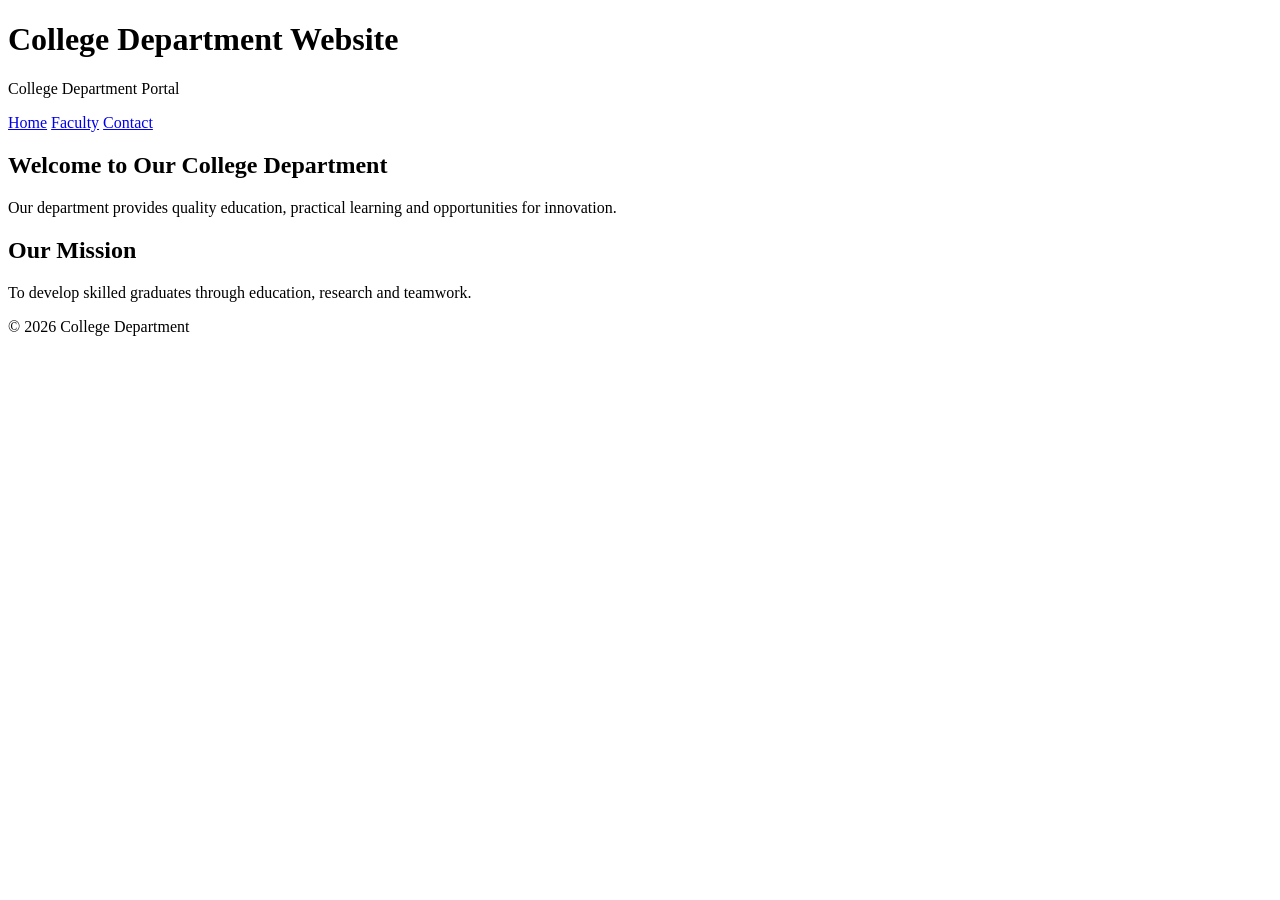
==== index.html @ fbee6e4c "Add college department home page" ====
<!DOCTYPE html>
<html lang="en">
<head>
    <meta charset="UTF-8">
    <meta name="viewport" content="width=device-width, initial-scale=1.0">
    <title>College Department Website</title>
    <link rel="stylesheet" href="style.css">
</head>
<body>
    <header>
        <h1>College Department Website</h1>
        <p>College Department Portal</p>
    </header>

    <nav>
        <a href="index.html">Home</a>
        <a href="faculty.html">Faculty</a>
        <a href="contact.html">Contact</a>
    </nav>

    <main>
    <h2>Welcome to Our College Department</h2>
    <p>
        Our department provides quality education,
        practical learning and opportunities for innovation.
    </p>

    <h2>Our Mission</h2>
    <p>
        To develop skilled graduates through education,
        research and teamwork.
    </p>
</main>

    <footer>
        <p>&copy; 2026 College Department</p>
    </footer>
</body>
</html>
---- style.css ----
<!DOCTYPE html>
<html lang="en">
<head>
    <meta charset="UTF-8">
    <meta name="viewport" content="width=device-width, initial-scale=1.0">
    <title>College Department Website</title>
    <link rel="stylesheet" href="style.css">
</head>
<body>
    <header>
        <h1>Welcome to Our Department</h1>
        <p>College Department Portal</p>
    </header>

    <nav>
        <a href="index.html">Home</a>
        <a href="faculty.html">Faculty</a>
        <a href="contact.html">Contact</a>
    </nav>

    <main>
        <h2>Department Portal</h2>
        <p>Explore our department, faculty members and contact information.</p>
    </main>

    <footer>
        <p>&copy; 2026 College Department</p>
    </footer>
</body>
</html>
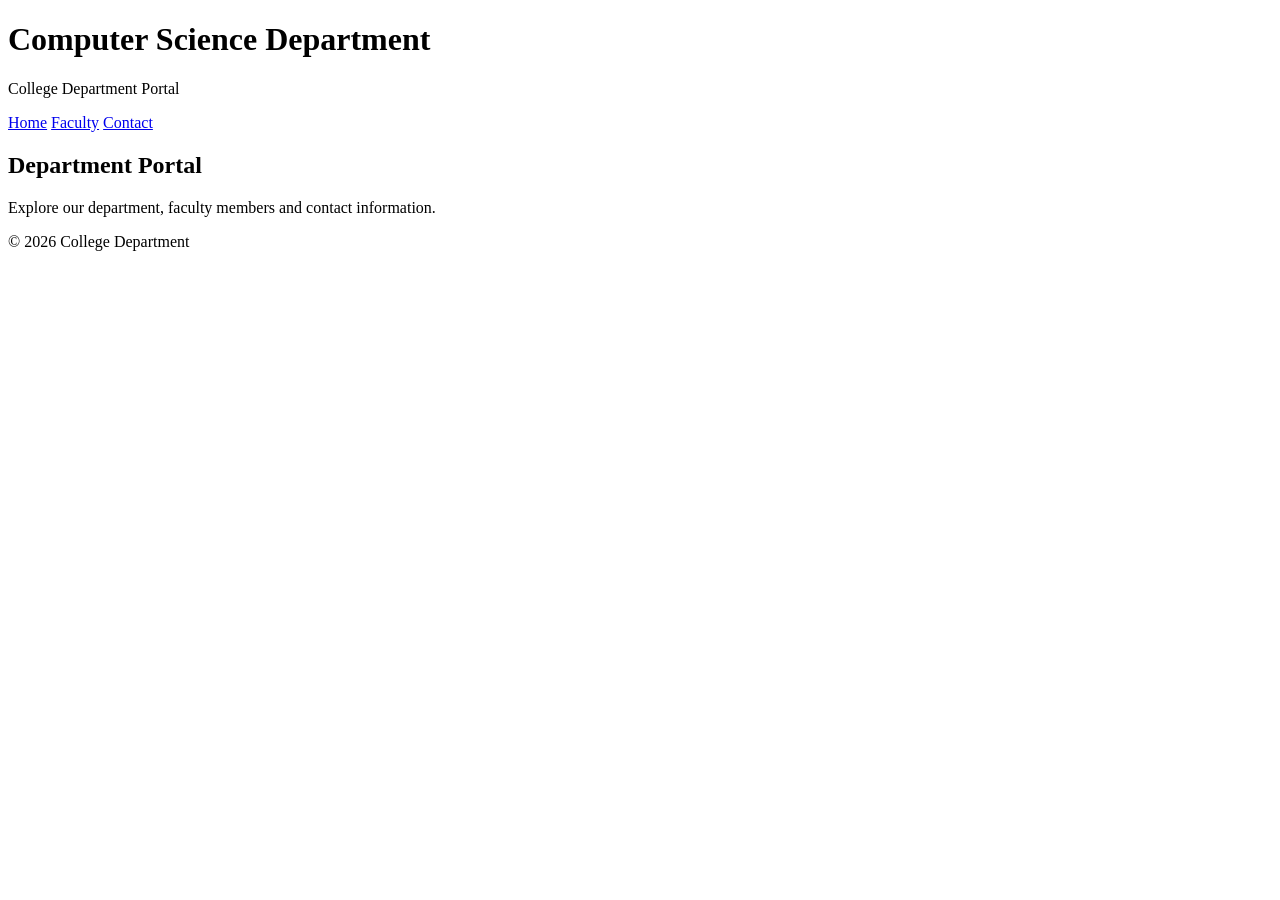
==== commit fa81fcae: "Add faculty page and department heading" ====
--- a/index.html
+++ b/index.html
@@ -8,7 +8,7 @@
 </head>
 <body>
     <header>
-        <h1>College Department Website</h1>
+       <h1>Computer Science Department</h1>
         <p>College Department Portal</p>
     </header>
 
@@ -19,18 +19,9 @@
     </nav>
 
     <main>
-    <h2>Welcome to Our College Department</h2>
-    <p>
-        Our department provides quality education,
-        practical learning and opportunities for innovation.
-    </p>
-
-    <h2>Our Mission</h2>
-    <p>
-        To develop skilled graduates through education,
-        research and teamwork.
-    </p>
-</main>
+        <h2>Department Portal</h2>
+        <p>Explore our department, faculty members and contact information.</p>
+    </main>
 
     <footer>
         <p>&copy; 2026 College Department</p>
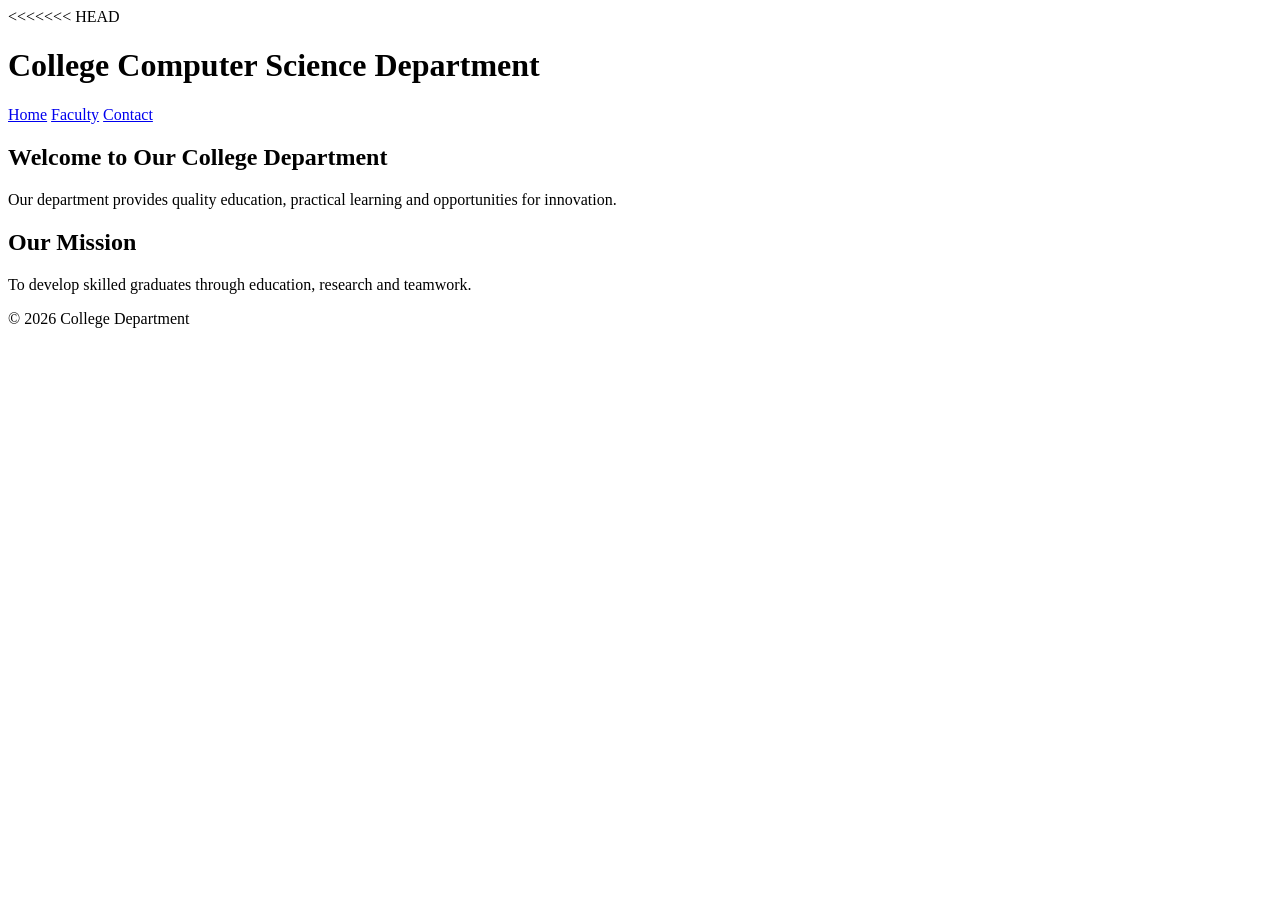
==== commit 6b93d21c: "Resolve merge conflict in department heading" ====
--- a/index.html
+++ b/index.html
@@ -8,9 +8,8 @@
 </head>
 <body>
     <header>
-       <h1>Computer Science Department</h1>
-        <p>College Department Portal</p>
-    </header>
+<<<<<<< HEAD
+        <h1>College Computer Science Department</h1>
 
     <nav>
         <a href="index.html">Home</a>
@@ -19,9 +18,18 @@
     </nav>
 
     <main>
-        <h2>Department Portal</h2>
-        <p>Explore our department, faculty members and contact information.</p>
-    </main>
+    <h2>Welcome to Our College Department</h2>
+    <p>
+        Our department provides quality education,
+        practical learning and opportunities for innovation.
+    </p>
+
+    <h2>Our Mission</h2>
+    <p>
+        To develop skilled graduates through education,
+        research and teamwork.
+    </p>
+</main>
 
     <footer>
         <p>&copy; 2026 College Department</p>
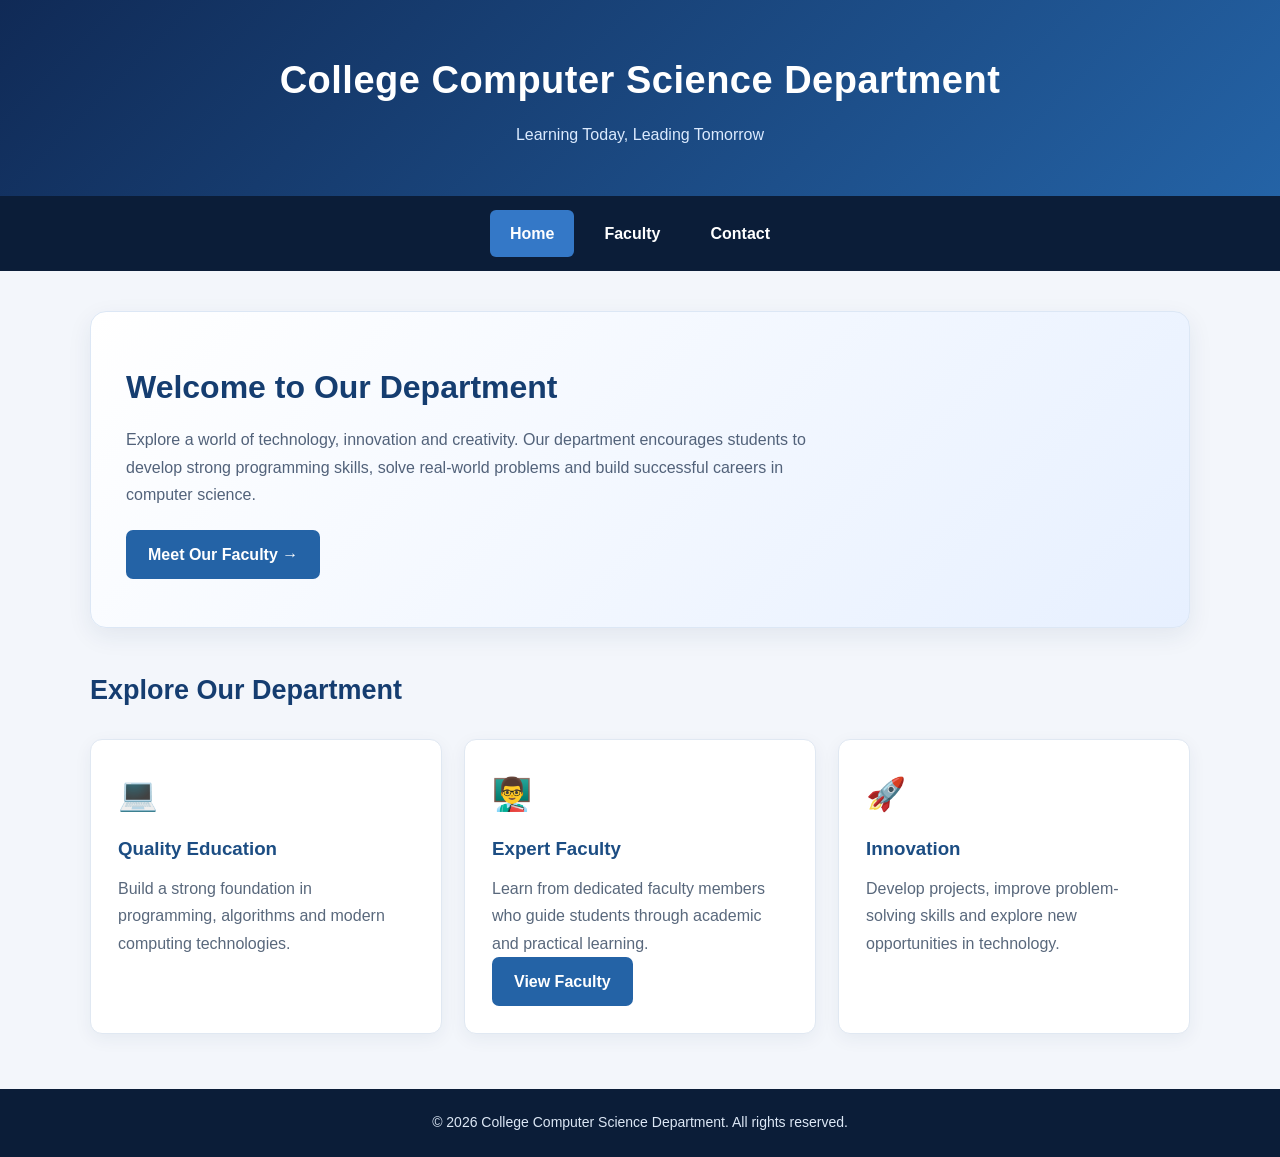
==== commit bea7d1ee: "Improve department website design and styling" ====
--- a/index.html
+++ b/index.html
@@ -3,36 +3,72 @@
 <head>
     <meta charset="UTF-8">
     <meta name="viewport" content="width=device-width, initial-scale=1.0">
-    <title>College Department Website</title>
+    <title>Computer Science Department</title>
     <link rel="stylesheet" href="style.css">
 </head>
 <body>
-    <header>
-<<<<<<< HEAD
-        <h1>College Computer Science Department</h1>
 
-    <nav>
-        <a href="index.html">Home</a>
-        <a href="faculty.html">Faculty</a>
-        <a href="contact.html">Contact</a>
-    </nav>
+<header>
+    <h1>College Computer Science Department</h1>
+    <p>Learning Today, Leading Tomorrow</p>
+</header>
 
-    <main>
-    <h2>Welcome to Our College Department</h2>
-    <p>
-        Our department provides quality education,
-        practical learning and opportunities for innovation.
-    </p>
+<nav>
+    <a class="active" href="index.html">Home</a>
+    <a href="faculty.html">Faculty</a>
+    <a href="contact.html">Contact</a>
+</nav>
 
-    <h2>Our Mission</h2>
-    <p>
-        To develop skilled graduates through education,
-        research and teamwork.
-    </p>
+<main>
+    <section class="hero">
+        <h2>Welcome to Our Department</h2>
+        <p>
+            Explore a world of technology, innovation and creativity.
+            Our department encourages students to develop strong
+            programming skills, solve real-world problems and build
+            successful careers in computer science.
+        </p>
+        <a class="button" href="faculty.html">Meet Our Faculty →</a>
+    </section>
+
+    <section style="margin-top: 40px;">
+        <h2 class="section-title">Explore Our Department</h2>
+
+        <div class="cards">
+            <article class="card">
+                <div class="card-icon">💻</div>
+                <h3>Quality Education</h3>
+                <p>
+                    Build a strong foundation in programming,
+                    algorithms and modern computing technologies.
+                </p>
+            </article>
+
+            <article class="card">
+                <div class="card-icon">👨‍🏫</div>
+                <h3>Expert Faculty</h3>
+                <p>
+                    Learn from dedicated faculty members who guide
+                    students through academic and practical learning.
+                </p>
+                <a class="button" href="faculty.html">View Faculty</a>
+            </article>
+
+            <article class="card">
+                <div class="card-icon">🚀</div>
+                <h3>Innovation</h3>
+                <p>
+                    Develop projects, improve problem-solving skills
+                    and explore new opportunities in technology.
+                </p>
+            </article>
+        </div>
+    </section>
 </main>
 
-    <footer>
-        <p>&copy; 2026 College Department</p>
-    </footer>
+<footer>
+    <p>&copy; 2026 College Computer Science Department. All rights reserved.</p>
+</footer>
+
 </body>
 </html>
--- a/style.css
+++ b/style.css
@@ -1,30 +1,216 @@
-<!DOCTYPE html>
-<html lang="en">
-<head>
-    <meta charset="UTF-8">
-    <meta name="viewport" content="width=device-width, initial-scale=1.0">
-    <title>College Department Website</title>
-    <link rel="stylesheet" href="style.css">
-</head>
-<body>
-    <header>
-        <h1>Welcome to Our Department</h1>
-        <p>College Department Portal</p>
-    </header>
-
-    <nav>
-        <a href="index.html">Home</a>
-        <a href="faculty.html">Faculty</a>
-        <a href="contact.html">Contact</a>
-    </nav>
-
-    <main>
-        <h2>Department Portal</h2>
-        <p>Explore our department, faculty members and contact information.</p>
-    </main>
-
-    <footer>
-        <p>&copy; 2026 College Department</p>
-    </footer>
-</body>
-</html>+
+* {
+    margin: 0;
+    padding: 0;
+    box-sizing: border-box;
+}
+
+body {
+    font-family: "Segoe UI", Arial, sans-serif;
+    background: #f3f6fb;
+    color: #263449;
+    line-height: 1.7;
+}
+
+a {
+    text-decoration: none;
+}
+
+header {
+    background: linear-gradient(135deg, #102a56, #2463a6);
+    color: white;
+    text-align: center;
+    padding: 48px 20px;
+}
+
+header h1 {
+    font-size: 38px;
+    margin-bottom: 8px;
+    letter-spacing: 0.5px;
+}
+
+header p {
+    color: #dbeafe;
+    font-size: 16px;
+}
+
+
+nav {
+    background: #0b1d38;
+    display: flex;
+    justify-content: center;
+    flex-wrap: wrap;
+    gap: 10px;
+    padding: 14px;
+}
+
+nav a {
+    color: white;
+    padding: 10px 20px;
+    border-radius: 6px;
+    font-weight: 600;
+    transition: 0.25s;
+}
+
+nav a:hover,
+nav a.active {
+    background: #3478c7;
+    color: white;
+}
+
+
+main {
+    width: min(1100px, 92%);
+    margin: 40px auto;
+}
+
+.hero {
+    background: linear-gradient(135deg, #ffffff, #e7f0ff);
+    border-radius: 16px;
+    padding: 48px 35px;
+    border: 1px solid #dce7f5;
+    box-shadow: 0 8px 25px rgba(20, 50, 90, 0.08);
+}
+
+.hero h2 {
+    font-size: 32px;
+    color: #153d70;
+    margin-bottom: 12px;
+}
+
+.hero p {
+    max-width: 720px;
+    color: #52627a;
+    margin-bottom: 22px;
+}
+
+.section-title {
+    color: #153d70;
+    font-size: 27px;
+    margin-bottom: 20px;
+}
+
+.button {
+    display: inline-block;
+    background: #2463a6;
+    color: white;
+    padding: 11px 22px;
+    border-radius: 7px;
+    font-weight: 600;
+    transition: 0.25s;
+}
+
+.button:hover {
+    background: #102a56;
+    transform: translateY(-2px);
+}
+
+.cards {
+    display: grid;
+    grid-template-columns: repeat(auto-fit, minmax(230px, 1fr));
+    gap: 22px;
+    margin: 25px 0 40px;
+}
+
+.card {
+    background: white;
+    padding: 27px;
+    border-radius: 12px;
+    border: 1px solid #e0e8f2;
+    box-shadow: 0 5px 18px rgba(25, 55, 90, 0.06);
+    transition: 0.25s;
+}
+
+.card:hover {
+    transform: translateY(-5px);
+    box-shadow: 0 12px 25px rgba(25, 55, 90, 0.12);
+}
+
+.card h3 {
+    color: #1c4d83;
+    margin-bottom: 10px;
+}
+
+.card p {
+    color: #59687c;
+}
+
+.card-icon {
+    font-size: 32px;
+    margin-bottom: 12px;
+}
+
+
+.contact-form {
+    background: white;
+    padding: 28px;
+    border-radius: 12px;
+    box-shadow: 0 5px 18px rgba(25, 55, 90, 0.06);
+    max-width: 650px;
+}
+
+.contact-form label {
+    display: block;
+    font-weight: 600;
+    margin: 14px 0 5px;
+}
+
+.contact-form input,
+.contact-form textarea {
+    width: 100%;
+    padding: 12px;
+    border: 1px solid #ccd7e5;
+    border-radius: 6px;
+    font: inherit;
+}
+
+.contact-form textarea {
+    resize: vertical;
+}
+
+.contact-form button {
+    border: none;
+    cursor: pointer;
+    margin-top: 18px;
+    font: inherit;
+}
+
+
+footer {
+    background: #0b1d38;
+    color: #dce7f5;
+    text-align: center;
+    padding: 22px 15px;
+    margin-top: 55px;
+}
+
+footer p {
+    font-size: 14px;
+}
+
+
+@media (max-width: 600px) {
+    header {
+        padding: 32px 15px;
+    }
+
+    header h1 {
+        font-size: 27px;
+    }
+
+    nav {
+        gap: 4px;
+    }
+
+    nav a {
+        padding: 9px 12px;
+    }
+
+    .hero {
+        padding: 28px 22px;
+    }
+
+    .hero h2 {
+        font-size: 25px;
+    }
+}
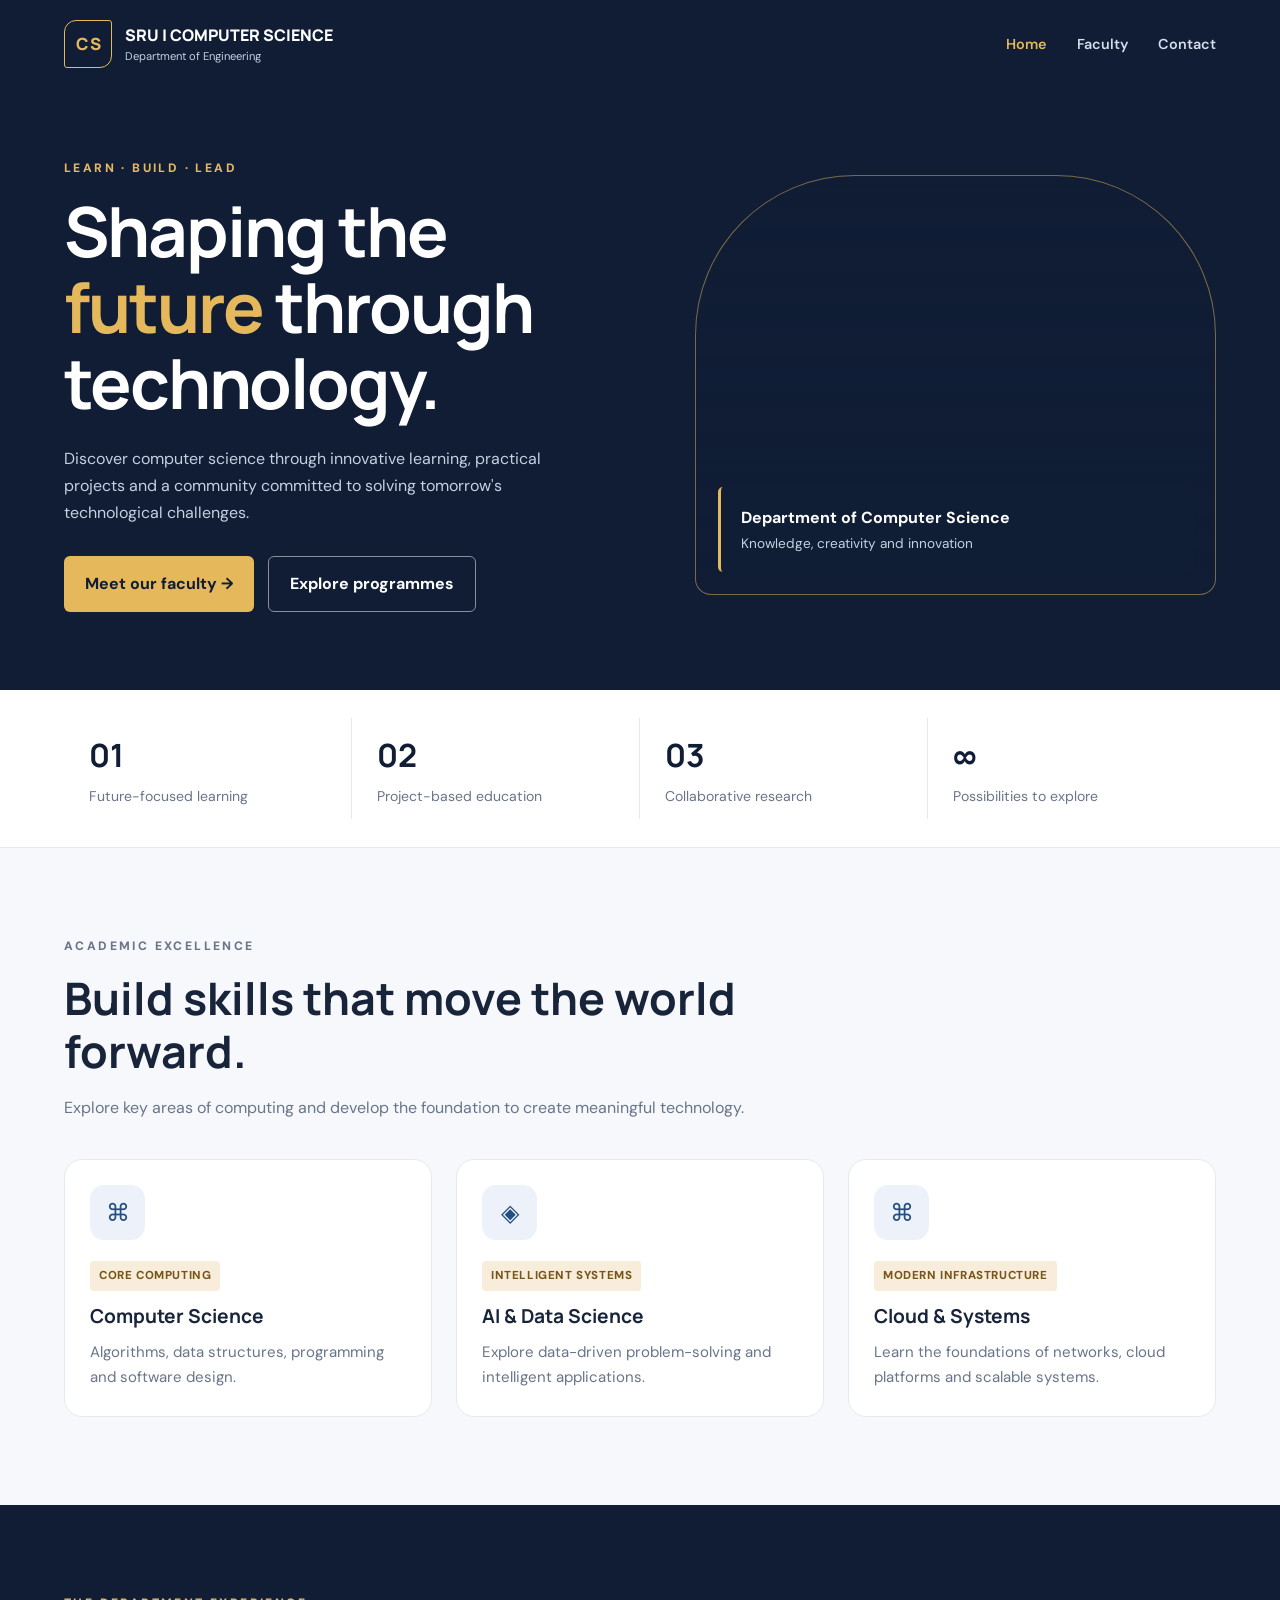
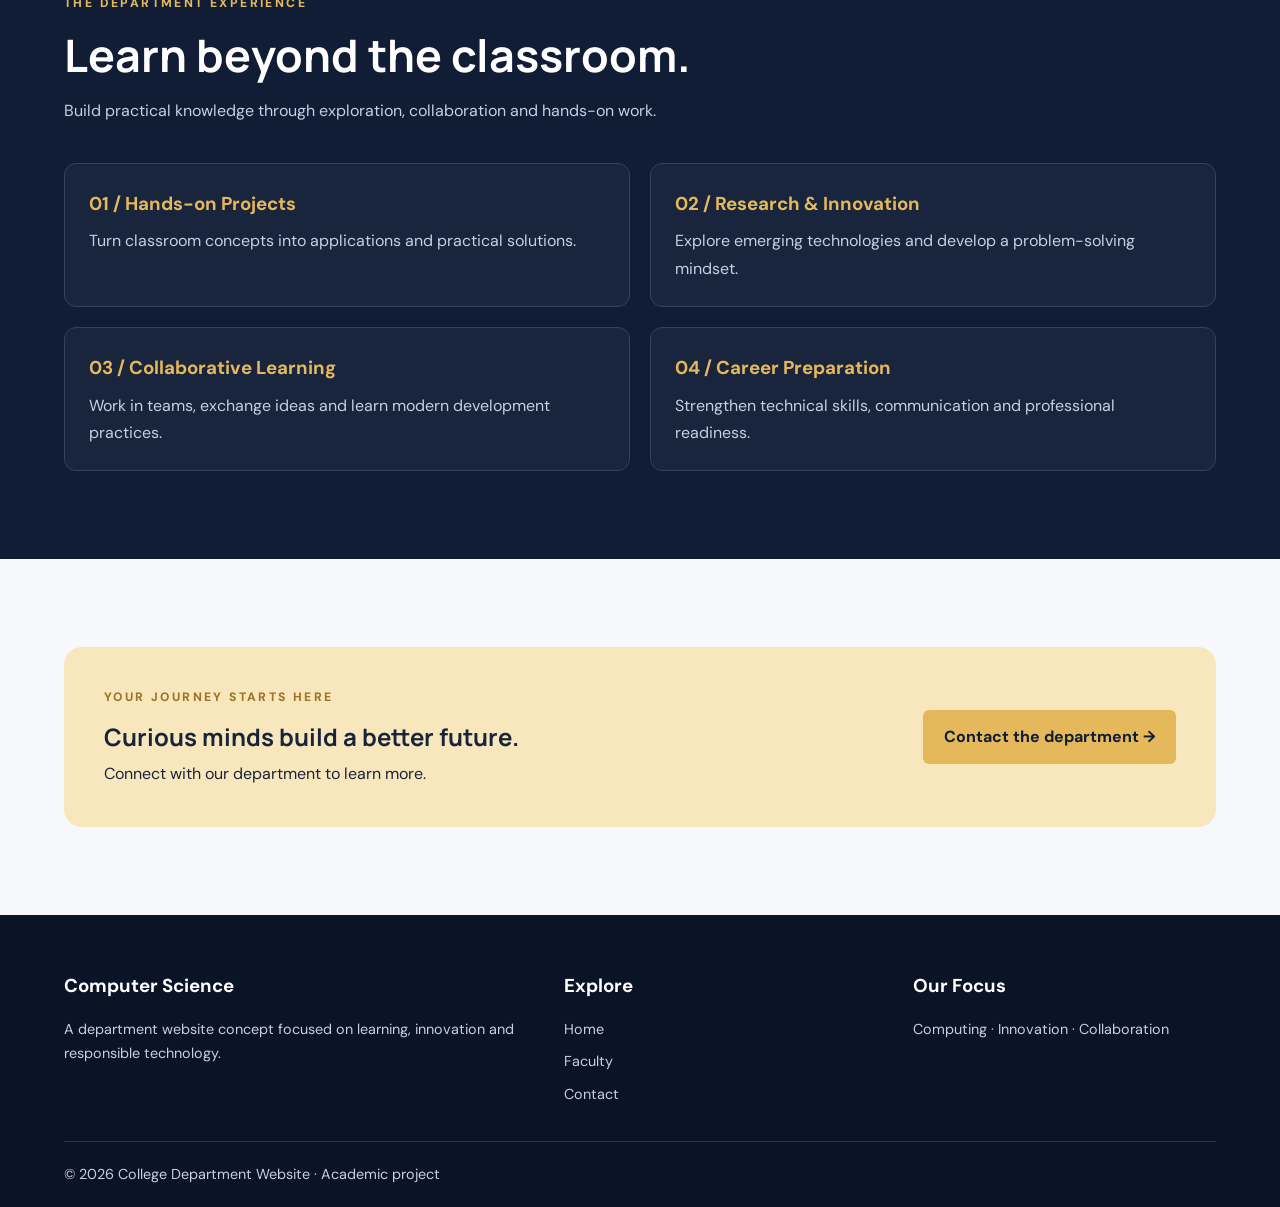
==== commit d5a21366: "Initial college website setup" ====
--- a/index.html
+++ b/index.html
@@ -1,74 +1,165 @@
+
 <!DOCTYPE html>
 <html lang="en">
 <head>
     <meta charset="UTF-8">
     <meta name="viewport" content="width=device-width, initial-scale=1.0">
-    <title>Computer Science Department</title>
+    <title>Department of Computer Science</title>
     <link rel="stylesheet" href="style.css">
 </head>
 <body>
+    <header class="site-header">
+        <div class="container navbar">
+            <a class="brand" href="index.html">
+                <span class="brand-mark">CS</span>
+                <span class="brand-name">
+                    SRU | COMPUTER SCIENCE
+                    <small>Department of Engineering</small>
+                </span>
+            </a>
+            <nav class="nav-links">
+                <a class="active" href="index.html">Home</a>
+                <a href="faculty.html">Faculty</a>
+                <a href="contact.html">Contact</a>
+            </nav>
+        </div>
+    </header>
 
-<header>
-    <h1>College Computer Science Department</h1>
-    <p>Learning Today, Leading Tomorrow</p>
-</header>
-
-<nav>
-    <a class="active" href="index.html">Home</a>
-    <a href="faculty.html">Faculty</a>
-    <a href="contact.html">Contact</a>
-</nav>
-
-<main>
     <section class="hero">
-        <h2>Welcome to Our Department</h2>
-        <p>
-            Explore a world of technology, innovation and creativity.
-            Our department encourages students to develop strong
-            programming skills, solve real-world problems and build
-            successful careers in computer science.
-        </p>
-        <a class="button" href="faculty.html">Meet Our Faculty →</a>
+        <div class="container hero-grid">
+            <div>
+                <p class="eyebrow" style="color:#e5b85c">LEARN · BUILD · LEAD</p>
+                <h1>Shaping the <span>future</span> through technology.</h1>
+                <p class="hero-copy">
+                    Discover computer science through innovative learning,
+                    practical projects and a community committed to solving
+                    tomorrow's technological challenges.
+                </p>
+                <div class="hero-actions">
+                    <a class="btn btn-gold" href="faculty.html">Meet our faculty →</a>
+                    <a class="btn btn-outline" href="#programmes">Explore programmes</a>
+                </div>
+            </div>
+            <div class="hero-image">
+                <div class="image-label">
+                    <strong>Department of Computer Science</strong>
+                    <span>Knowledge, creativity and innovation</span>
+                </div>
+            </div>
+        </div>
     </section>
 
-    <section style="margin-top: 40px;">
-        <h2 class="section-title">Explore Our Department</h2>
-
-        <div class="cards">
-            <article class="card">
-                <div class="card-icon">💻</div>
-                <h3>Quality Education</h3>
-                <p>
-                    Build a strong foundation in programming,
-                    algorithms and modern computing technologies.
-                </p>
-            </article>
-
-            <article class="card">
-                <div class="card-icon">👨‍🏫</div>
-                <h3>Expert Faculty</h3>
-                <p>
-                    Learn from dedicated faculty members who guide
-                    students through academic and practical learning.
-                </p>
-                <a class="button" href="faculty.html">View Faculty</a>
-            </article>
-
-            <article class="card">
-                <div class="card-icon">🚀</div>
-                <h3>Innovation</h3>
-                <p>
-                    Develop projects, improve problem-solving skills
-                    and explore new opportunities in technology.
-                </p>
-            </article>
+    <section class="stats">
+        <div class="container stats-grid">
+            <div class="stat"><strong>01</strong><span>Future-focused learning</span></div>
+            <div class="stat"><strong>02</strong><span>Project-based education</span></div>
+            <div class="stat"><strong>03</strong><span>Collaborative research</span></div>
+            <div class="stat"><strong>∞</strong><span>Possibilities to explore</span></div>
         </div>
     </section>
-</main>
 
-<footer>
-    <p>&copy; 2026 College Computer Science Department. All rights reserved.</p>
-</footer>
+    <main>
+        <section class="section container" id="programmes">
+            <div class="section-heading">
+                <p class="eyebrow">ACADEMIC EXCELLENCE</p>
+                <h2>Build skills that move the world forward.</h2>
+                <p>
+                    Explore key areas of computing and develop the
+                    foundation to create meaningful technology.
+                </p>
+            </div>
 
+            <div class="card-grid">
+                <article class="card">
+                    <div class="card-body">
+                        <div class="program-icon">⌘</div>
+                        <span class="card-tag">Core computing</span>
+                        <h3>Computer Science</h3>
+                        <p>Algorithms, data structures, programming and software design.</p>
+                    </div>
+                </article>
+                <article class="card">
+                    <div class="card-body">
+                        <div class="program-icon">◈</div>
+                        <span class="card-tag">Intelligent systems</span>
+                        <h3>AI & Data Science</h3>
+                        <p>Explore data-driven problem-solving and intelligent applications.</p>
+                    </div>
+                </article>
+                <article class="card">
+                    <div class="card-body">
+                        <div class="program-icon">⌘</div>
+                        <span class="card-tag">Modern infrastructure</span>
+                        <h3>Cloud & Systems</h3>
+                        <p>Learn the foundations of networks, cloud platforms and scalable systems.</p>
+                    </div>
+                </article>
+            </div>
+        </section>
+
+        <section class="section feature-band">
+            <div class="container">
+                <div class="section-heading">
+                    <p class="eyebrow" style="color:#e5b85c">THE DEPARTMENT EXPERIENCE</p>
+                    <h2>Learn beyond the classroom.</h2>
+                    <p>Build practical knowledge through exploration, collaboration and hands-on work.</p>
+                </div>
+                <div class="feature-list">
+                    <article class="feature-item">
+                        <h3>01 / Hands-on Projects</h3>
+                        <p>Turn classroom concepts into applications and practical solutions.</p>
+                    </article>
+                    <article class="feature-item">
+                        <h3>02 / Research & Innovation</h3>
+                        <p>Explore emerging technologies and develop a problem-solving mindset.</p>
+                    </article>
+                    <article class="feature-item">
+                        <h3>03 / Collaborative Learning</h3>
+                        <p>Work in teams, exchange ideas and learn modern development practices.</p>
+                    </article>
+                    <article class="feature-item">
+                        <h3>04 / Career Preparation</h3>
+                        <p>Strengthen technical skills, communication and professional readiness.</p>
+                    </article>
+                </div>
+            </div>
+        </section>
+
+        <section class="section container">
+            <div class="cta">
+                <div>
+                    <p class="eyebrow">YOUR JOURNEY STARTS HERE</p>
+                    <h2>Curious minds build a better future.</h2>
+                    <p>Connect with our department to learn more.</p>
+                </div>
+                <a class="btn btn-gold" href="contact.html">Contact the department →</a>
+            </div>
+        </section>
+    </main>
+
+    <footer class="site-footer">
+        <div class="container">
+            <div class="footer-grid">
+                <div>
+                    <h3>Computer Science</h3>
+                    <p>A department website concept focused on learning,
+                    innovation and responsible technology.</p>
+                </div>
+                <div>
+                    <h3>Explore</h3>
+                    <div class="footer-links">
+                        <a href="index.html">Home</a>
+                        <a href="faculty.html">Faculty</a>
+                        <a href="contact.html">Contact</a>
+                    </div>
+                </div>
+                <div>
+                    <h3>Our Focus</h3>
+                    <p>Computing · Innovation · Collaboration</p>
+                </div>
+            </div>
+            <p class="copyright">© 2026 College Department Website · Academic project</p>
+        </div>
+    </footer>
 </body>
-</html>+</html>
--- a/style.css
+++ b/style.css
@@ -1,3 +1,19 @@
+
+@import url('https://fonts.googleapis.com/css2?family=DM+Sans:wght@400;500;600;700&family=Manrope:wght@400;500;600;700;800&display=swap');
+
+:root {
+    --navy: #101d35;
+    --navy-light: #1c3152;
+    --gold: #e5b85c;
+    --gold-light: #f8e7bd;
+    --paper: #f7f8fb;
+    --white: #ffffff;
+    --ink: #18243a;
+    --muted: #68758a;
+    --line: #e5e9f0;
+    --radius: 18px;
+    --shadow: 0 15px 40px rgba(16, 29, 53, .08);
+}
 
 * {
     margin: 0;
@@ -5,212 +21,629 @@
     box-sizing: border-box;
 }
 
+html {
+    scroll-behavior: smooth;
+}
+
 body {
-    font-family: "Segoe UI", Arial, sans-serif;
-    background: #f3f6fb;
-    color: #263449;
+    font-family: 'DM Sans', Arial, sans-serif;
+    color: var(--ink);
+    background: var(--paper);
     line-height: 1.7;
 }
 
+img {
+    display: block;
+    max-width: 100%;
+}
+
 a {
+    color: inherit;
     text-decoration: none;
 }
 
-header {
-    background: linear-gradient(135deg, #102a56, #2463a6);
+button, input, textarea, select {
+    font: inherit;
+}
+
+.container {
+    width: min(1160px, 90%);
+    margin-inline: auto;
+}
+
+.eyebrow {
+    color: #9b7425;
+    font-size: .76rem;
+    font-weight: 800;
+    letter-spacing: 2.4px;
+    text-transform: uppercase;
+    margin-bottom: 14px;
+}
+
+.section {
+    padding: 88px 0;
+}
+
+.section-heading {
+    max-width: 680px;
+    margin-bottom: 38px;
+}
+
+.section-heading h2 {
+    font-family: 'Manrope', Arial, sans-serif;
+    font-size: clamp(1.8rem, 4vw, 2.8rem);
+    line-height: 1.2;
+    margin-bottom: 16px;
+}
+
+.section-heading p,
+.muted {
+    color: var(--muted);
+}
+
+.site-header {
+    background: var(--navy);
     color: white;
-    text-align: center;
-    padding: 48px 20px;
-}
-
-header h1 {
-    font-size: 38px;
-    margin-bottom: 8px;
-    letter-spacing: 0.5px;
-}
-
-header p {
-    color: #dbeafe;
-    font-size: 16px;
-}
-
-
-nav {
-    background: #0b1d38;
+}
+
+.topbar {
+    background: #0b1426;
+    color: #d5ddec;
+    padding: 9px 0;
+    font-size: .8rem;
+}
+
+.topbar-inner {
     display: flex;
+    justify-content: space-between;
+    gap: 15px;
+    flex-wrap: wrap;
+}
+
+.navbar {
+    min-height: 88px;
+    display: flex;
+    align-items: center;
+    justify-content: space-between;
+    gap: 25px;
+}
+
+.brand {
+    display: flex;
+    align-items: center;
+    gap: 13px;
+}
+
+.brand-mark {
+    width: 48px;
+    height: 48px;
+    border: 1px solid var(--gold);
+    color: var(--gold);
+    display: grid;
+    place-items: center;
+    font-family: 'Manrope', Arial, sans-serif;
+    font-size: 1.05rem;
+    font-weight: 800;
+    border-radius: 12px 3px 12px 3px;
+}
+
+.brand-name {
+    font-family: 'Manrope', Arial, sans-serif;
+    font-weight: 800;
+    line-height: 1.25;
+}
+
+.brand-name small {
+    display: block;
+    color: #c5d0e1;
+    font-family: 'DM Sans', Arial, sans-serif;
+    font-size: .7rem;
+    font-weight: 400;
+    margin-top: 4px;
+}
+
+.nav-links {
+    display: flex;
+    align-items: center;
+    gap: 30px;
+    flex-wrap: wrap;
+}
+
+.nav-links a {
+    color: #d5ddec;
+    font-size: .9rem;
+    font-weight: 600;
+    transition: color .2s;
+}
+
+.nav-links a:hover,
+.nav-links a.active {
+    color: var(--gold);
+}
+
+.nav-cta,
+.btn {
+    display: inline-flex;
+    align-items: center;
     justify-content: center;
+    gap: 10px;
+    border-radius: 6px;
+    padding: 13px 21px;
+    font-weight: 700;
+    transition: transform .2s, background .2s;
+}
+
+.nav-cta,
+.btn-gold {
+    background: var(--gold);
+    color: var(--navy);
+}
+
+.btn-outline {
+    border: 1px solid rgba(255,255,255,.5);
+    color: white;
+}
+
+.btn:hover,
+.nav-cta:hover {
+    transform: translateY(-2px);
+}
+
+.hero {
+    background: var(--navy);
+    color: white;
+    overflow: hidden;
+    position: relative;
+}
+
+.hero-grid {
+    display: grid;
+    grid-template-columns: 1.05fr .95fr;
+    align-items: center;
+    gap: 55px;
+    padding-top: 70px;
+    padding-bottom: 78px;
+}
+
+.hero h1 {
+    font-family: 'Manrope', Arial, sans-serif;
+    font-size: clamp(2.4rem, 5.4vw, 4.5rem);
+    letter-spacing: -2px;
+    line-height: 1.1;
+    margin-bottom: 24px;
+}
+
+.hero h1 span {
+    color: var(--gold);
+}
+
+.hero-copy {
+    color: #c5d0e1;
+    max-width: 540px;
+    margin-bottom: 30px;
+}
+
+.hero-actions {
+    display: flex;
     flex-wrap: wrap;
-    gap: 10px;
-    padding: 14px;
-}
-
-nav a {
-    color: white;
-    padding: 10px 20px;
-    border-radius: 6px;
-    font-weight: 600;
-    transition: 0.25s;
-}
-
-nav a:hover,
-nav a.active {
-    background: #3478c7;
-    color: white;
-}
-
-
-main {
-    width: min(1100px, 92%);
-    margin: 40px auto;
-}
-
-.hero {
-    background: linear-gradient(135deg, #ffffff, #e7f0ff);
-    border-radius: 16px;
-    padding: 48px 35px;
-    border: 1px solid #dce7f5;
-    box-shadow: 0 8px 25px rgba(20, 50, 90, 0.08);
-}
-
-.hero h2 {
-    font-size: 32px;
-    color: #153d70;
-    margin-bottom: 12px;
-}
-
-.hero p {
-    max-width: 720px;
-    color: #52627a;
-    margin-bottom: 22px;
-}
-
-.section-title {
-    color: #153d70;
-    font-size: 27px;
-    margin-bottom: 20px;
-}
-
-.button {
-    display: inline-block;
-    background: #2463a6;
-    color: white;
-    padding: 11px 22px;
-    border-radius: 7px;
-    font-weight: 600;
-    transition: 0.25s;
-}
-
-.button:hover {
-    background: #102a56;
-    transform: translateY(-2px);
-}
-
-.cards {
-    display: grid;
-    grid-template-columns: repeat(auto-fit, minmax(230px, 1fr));
-    gap: 22px;
-    margin: 25px 0 40px;
+    gap: 14px;
+}
+
+.hero-image {
+    min-height: 420px;
+    border-radius: 160px 160px 16px 16px;
+    border: 1px solid rgba(229,184,92,.5);
+    background:
+        linear-gradient(180deg, rgba(16,29,53,.02), rgba(16,29,53,.38)),
+        url('https://images.unsplash.com/photo-1562774053-701939374585?auto=format&fit=crop&w=1200&q=85')
+        center / cover;
+    position: relative;
+}
+
+.image-label {
+    position: absolute;
+    bottom: 22px;
+    left: 22px;
+    right: 22px;
+    background: rgba(16,29,53,.91);
+    padding: 17px 20px;
+    border-left: 3px solid var(--gold);
+    border-radius: 5px;
+}
+
+.image-label strong,
+.image-label span {
+    display: block;
+}
+
+.image-label span {
+    color: #c5d0e1;
+    font-size: .85rem;
+}
+
+.stats {
+    background: white;
+    border-bottom: 1px solid var(--line);
+}
+
+.stats-grid {
+    display: grid;
+    grid-template-columns: repeat(4, 1fr);
+    padding: 28px 0;
+}
+
+.stat {
+    padding: 10px 25px;
+    border-right: 1px solid var(--line);
+}
+
+.stat:last-child {
+    border: none;
+}
+
+.stat strong {
+    display: block;
+    color: var(--navy);
+    font-family: 'Manrope', Arial, sans-serif;
+    font-size: 2rem;
+}
+
+.stat span {
+    color: var(--muted);
+    font-size: .88rem;
+}
+
+.card-grid {
+    display: grid;
+    grid-template-columns: repeat(3, minmax(0, 1fr));
+    gap: 24px;
 }
 
 .card {
     background: white;
-    padding: 27px;
-    border-radius: 12px;
-    border: 1px solid #e0e8f2;
-    box-shadow: 0 5px 18px rgba(25, 55, 90, 0.06);
-    transition: 0.25s;
+    border: 1px solid var(--line);
+    border-radius: var(--radius);
+    overflow: hidden;
+    transition: transform .25s, box-shadow .25s;
 }
 
 .card:hover {
     transform: translateY(-5px);
-    box-shadow: 0 12px 25px rgba(25, 55, 90, 0.12);
+    box-shadow: var(--shadow);
+}
+
+.card-body {
+    padding: 25px;
 }
 
 .card h3 {
-    color: #1c4d83;
+    font-family: 'Manrope', Arial, sans-serif;
+    font-size: 1.2rem;
+    line-height: 1.35;
     margin-bottom: 10px;
 }
 
 .card p {
-    color: #59687c;
-}
-
-.card-icon {
-    font-size: 32px;
+    color: var(--muted);
+    font-size: .94rem;
+}
+
+.card-tag {
+    display: inline-block;
+    background: #f8edda;
+    color: #76551a;
+    border-radius: 4px;
+    padding: 5px 9px;
+    margin-bottom: 13px;
+    font-size: .72rem;
+    font-weight: 800;
+    text-transform: uppercase;
+    letter-spacing: .6px;
+}
+
+.program-icon {
+    width: 55px;
+    height: 55px;
+    display: grid;
+    place-items: center;
+    border-radius: 14px;
+    background: #edf2fa;
+    color: #244d80;
+    font-size: 1.5rem;
+    margin-bottom: 20px;
+}
+
+.feature-band {
+    background: var(--navy);
+    color: white;
+}
+
+.feature-band .section-heading p {
+    color: #c5d0e1;
+}
+
+.feature-list {
+    display: grid;
+    grid-template-columns: repeat(2, minmax(0, 1fr));
+    gap: 20px;
+}
+
+.feature-item {
+    border: 1px solid #35435a;
+    border-radius: 12px;
+    padding: 24px;
+    background: rgba(255,255,255,.035);
+}
+
+.feature-item h3 {
+    color: var(--gold);
+    margin-bottom: 8px;
+}
+
+.feature-item p {
+    color: #c5d0e1;
+}
+
+.cta {
+    background: var(--gold-light);
+    border-radius: var(--radius);
+    padding: 40px;
+    display: flex;
+    align-items: center;
+    justify-content: space-between;
+    gap: 25px;
+}
+
+.cta h2 {
+    font-family: 'Manrope', Arial, sans-serif;
+    line-height: 1.25;
+    margin-bottom: 8px;
+}
+
+.site-footer {
+    background: #0b1426;
+    color: #c5d0e1;
+    padding: 55px 0 20px;
+}
+
+.footer-grid {
+    display: grid;
+    grid-template-columns: 1.5fr 1fr 1fr;
+    gap: 45px;
+    padding-bottom: 35px;
+}
+
+.site-footer h3 {
+    color: white;
+    margin-bottom: 15px;
+}
+
+.site-footer p,
+.site-footer a {
+    font-size: .9rem;
+}
+
+.footer-links {
+    display: grid;
+    gap: 8px;
+}
+
+.copyright {
+    border-top: 1px solid #2c374a;
+    padding-top: 20px;
+    font-size: .8rem;
+}
+
+.page-banner {
+    background: var(--navy);
+    color: white;
+    padding: 65px 0;
+}
+
+.page-banner h1 {
+    font-family: 'Manrope', Arial, sans-serif;
+    font-size: clamp(2rem, 4vw, 3.3rem);
     margin-bottom: 12px;
 }
 
+.page-banner p {
+    color: #c5d0e1;
+    max-width: 680px;
+}
+
+.faculty-photo {
+    height: 260px;
+    width: 100%;
+    object-fit: cover;
+    background: #e4e9f0;
+}
+
+.faculty-role {
+    color: #98701f !important;
+    font-weight: 700;
+    margin-bottom: 10px;
+}
+
+.contact-grid {
+    display: grid;
+    grid-template-columns: .8fr 1.2fr;
+    gap: 35px;
+    align-items: start;
+}
+
+.contact-info {
+    background: var(--navy);
+    color: white;
+    border-radius: var(--radius);
+    padding: 30px;
+}
+
+.contact-info h2 {
+    margin-bottom: 12px;
+}
+
+.contact-info > p {
+    color: #c5d0e1;
+    margin-bottom: 25px;
+}
+
+.contact-detail {
+    border-top: 1px solid #35435a;
+    padding: 18px 0;
+}
+
+.contact-detail strong,
+.contact-detail span {
+    display: block;
+}
+
+.contact-detail span {
+    color: #c5d0e1;
+    font-size: .9rem;
+    overflow-wrap: anywhere;
+}
 
 .contact-form {
     background: white;
-    padding: 28px;
-    border-radius: 12px;
-    box-shadow: 0 5px 18px rgba(25, 55, 90, 0.06);
-    max-width: 650px;
-}
-
-.contact-form label {
+    border: 1px solid var(--line);
+    border-radius: var(--radius);
+    padding: 30px;
+}
+
+.contact-form h2 {
+    font-family: 'Manrope', Arial, sans-serif;
+    margin-bottom: 8px;
+}
+
+.form-intro {
+    color: var(--muted);
+    margin-bottom: 20px;
+}
+
+.form-row {
+    display: grid;
+    grid-template-columns: 1fr 1fr;
+    gap: 17px;
+}
+
+.field {
+    margin-bottom: 17px;
+}
+
+.field label {
     display: block;
-    font-weight: 600;
-    margin: 14px 0 5px;
-}
-
-.contact-form input,
-.contact-form textarea {
+    font-size: .88rem;
+    font-weight: 700;
+    margin-bottom: 6px;
+}
+
+.field input,
+.field select,
+.field textarea {
     width: 100%;
-    padding: 12px;
-    border: 1px solid #ccd7e5;
-    border-radius: 6px;
-    font: inherit;
-}
-
-.contact-form textarea {
+    padding: 12px 14px;
+    border: 1px solid #d8deea;
+    border-radius: 7px;
+    background: #fff;
+    color: var(--ink);
+}
+
+.field textarea {
+    min-height: 140px;
     resize: vertical;
 }
 
-.contact-form button {
-    border: none;
-    cursor: pointer;
-    margin-top: 18px;
-    font: inherit;
-}
-
-
-footer {
-    background: #0b1d38;
-    color: #dce7f5;
-    text-align: center;
-    padding: 22px 15px;
-    margin-top: 55px;
-}
-
-footer p {
-    font-size: 14px;
-}
-
-
-@media (max-width: 600px) {
-    header {
-        padding: 32px 15px;
-    }
-
-    header h1 {
-        font-size: 27px;
-    }
-
-    nav {
-        gap: 4px;
-    }
-
-    nav a {
-        padding: 9px 12px;
-    }
-
-    .hero {
-        padding: 28px 22px;
-    }
-
-    .hero h2 {
-        font-size: 25px;
-    }
-}+.field input:focus,
+.field select:focus,
+.field textarea:focus {
+    outline: 2px solid #e5b85c80;
+    border-color: #bb8e37;
+}
+
+.notice {
+    margin-top: 15px;
+    color: var(--muted);
+    font-size: .82rem;
+}
+
+@media (max-width: 850px) {
+    .hero-grid,
+    .contact-grid {
+        grid-template-columns: 1fr;
+    }
+
+    .hero-image {
+        min-height: 350px;
+    }
+
+    .card-grid {
+        grid-template-columns: repeat(2, minmax(0, 1fr));
+    }
+
+    .stats-grid {
+        grid-template-columns: repeat(2, 1fr);
+    }
+
+    .stat:nth-child(2) {
+        border-right: none;
+    }
+
+    .stat:nth-child(-n+2) {
+        border-bottom: 1px solid var(--line);
+    }
+
+    .footer-grid {
+        grid-template-columns: 1fr 1fr;
+    }
+}
+
+@media (max-width: 560px) {
+    .navbar {
+        padding: 18px 0;
+        align-items: flex-start;
+        flex-direction: column;
+    }
+
+    .nav-links {
+        gap: 15px;
+    }
+
+    .hero-grid {
+        padding-top: 48px;
+        padding-bottom: 48px;
+    }
+
+    .hero h1 {
+        letter-spacing: -1px;
+    }
+
+    .card-grid,
+    .feature-list,
+    .form-row,
+    .footer-grid {
+        grid-template-columns: 1fr;
+    }
+
+    .stats-grid {
+        grid-template-columns: 1fr 1fr;
+    }
+
+    .stat {
+        padding: 15px 10px;
+    }
+
+    .stat strong {
+        font-size: 1.6rem;
+    }
+
+    .cta {
+        padding: 27px;
+        align-items: flex-start;
+        flex-direction: column;
+    }
+
+    .contact-form,
+    .contact-info {
+        padding: 23px;
+    }
+}
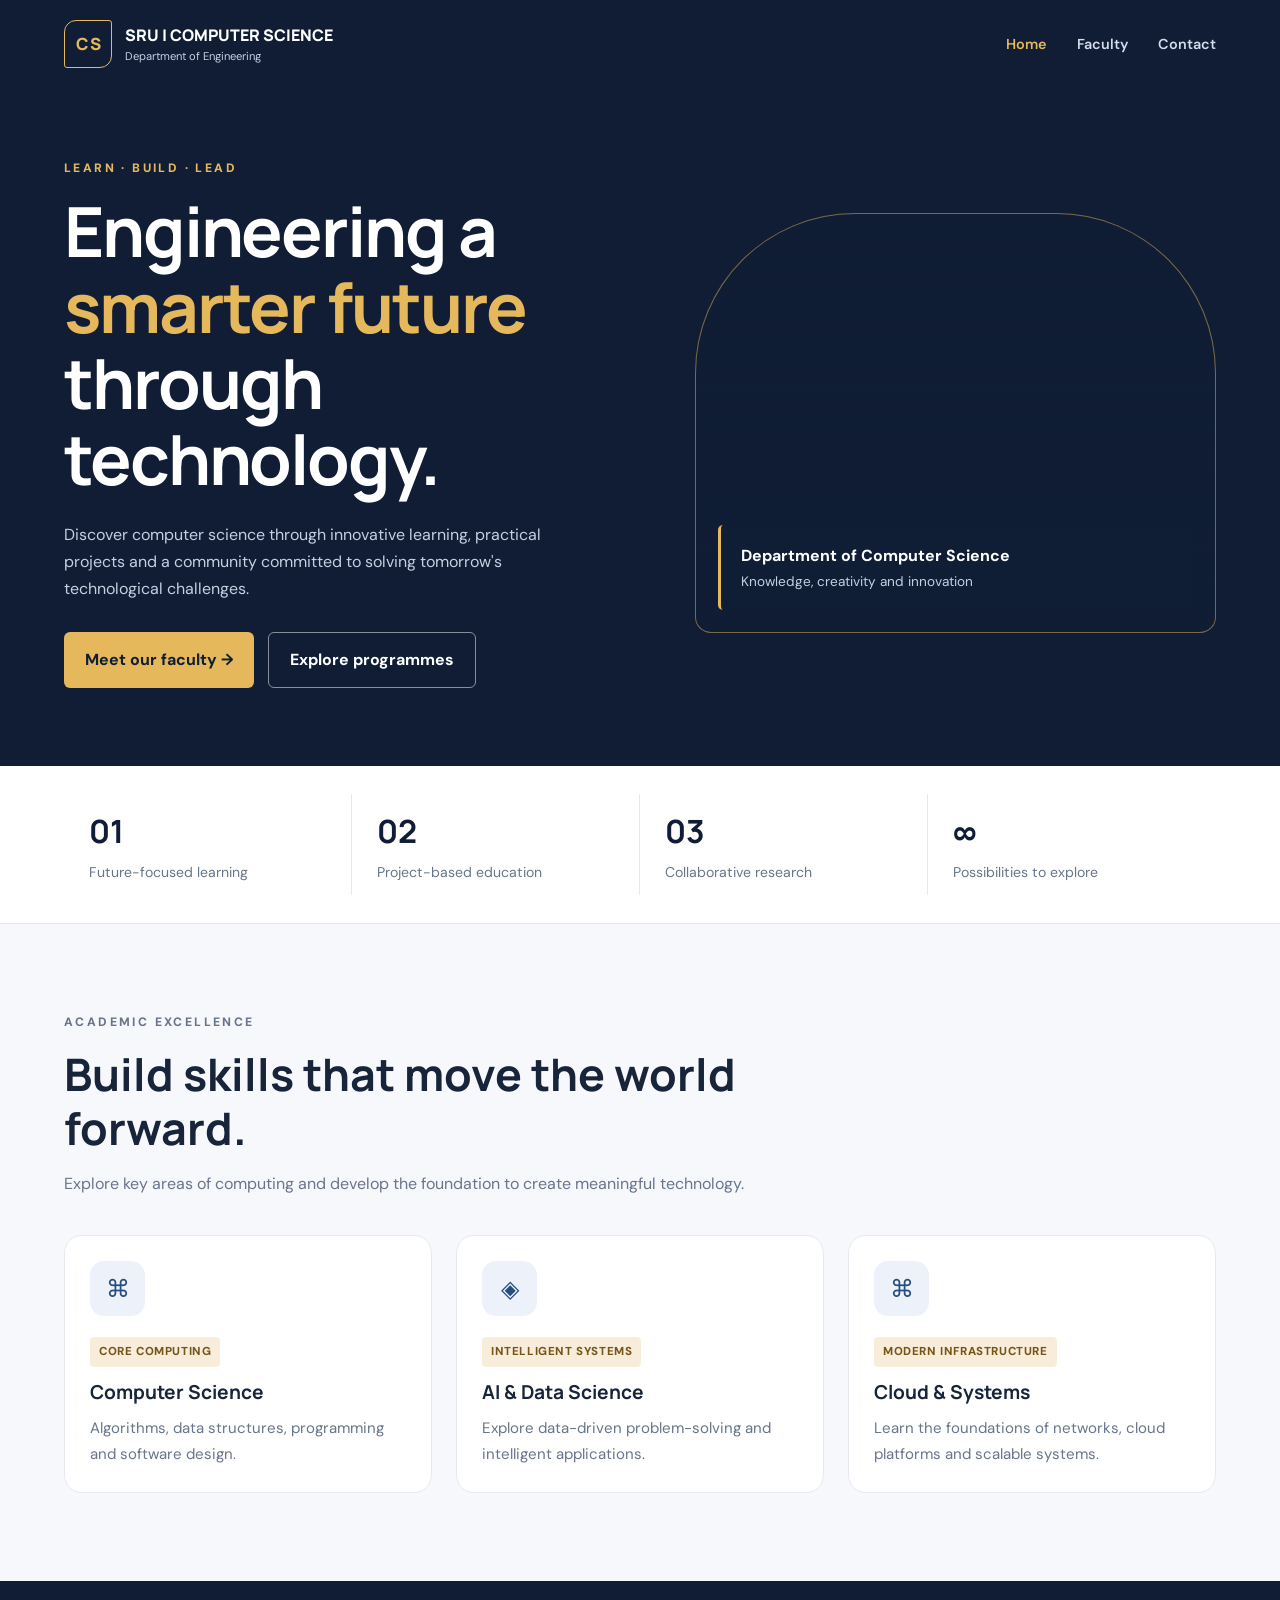
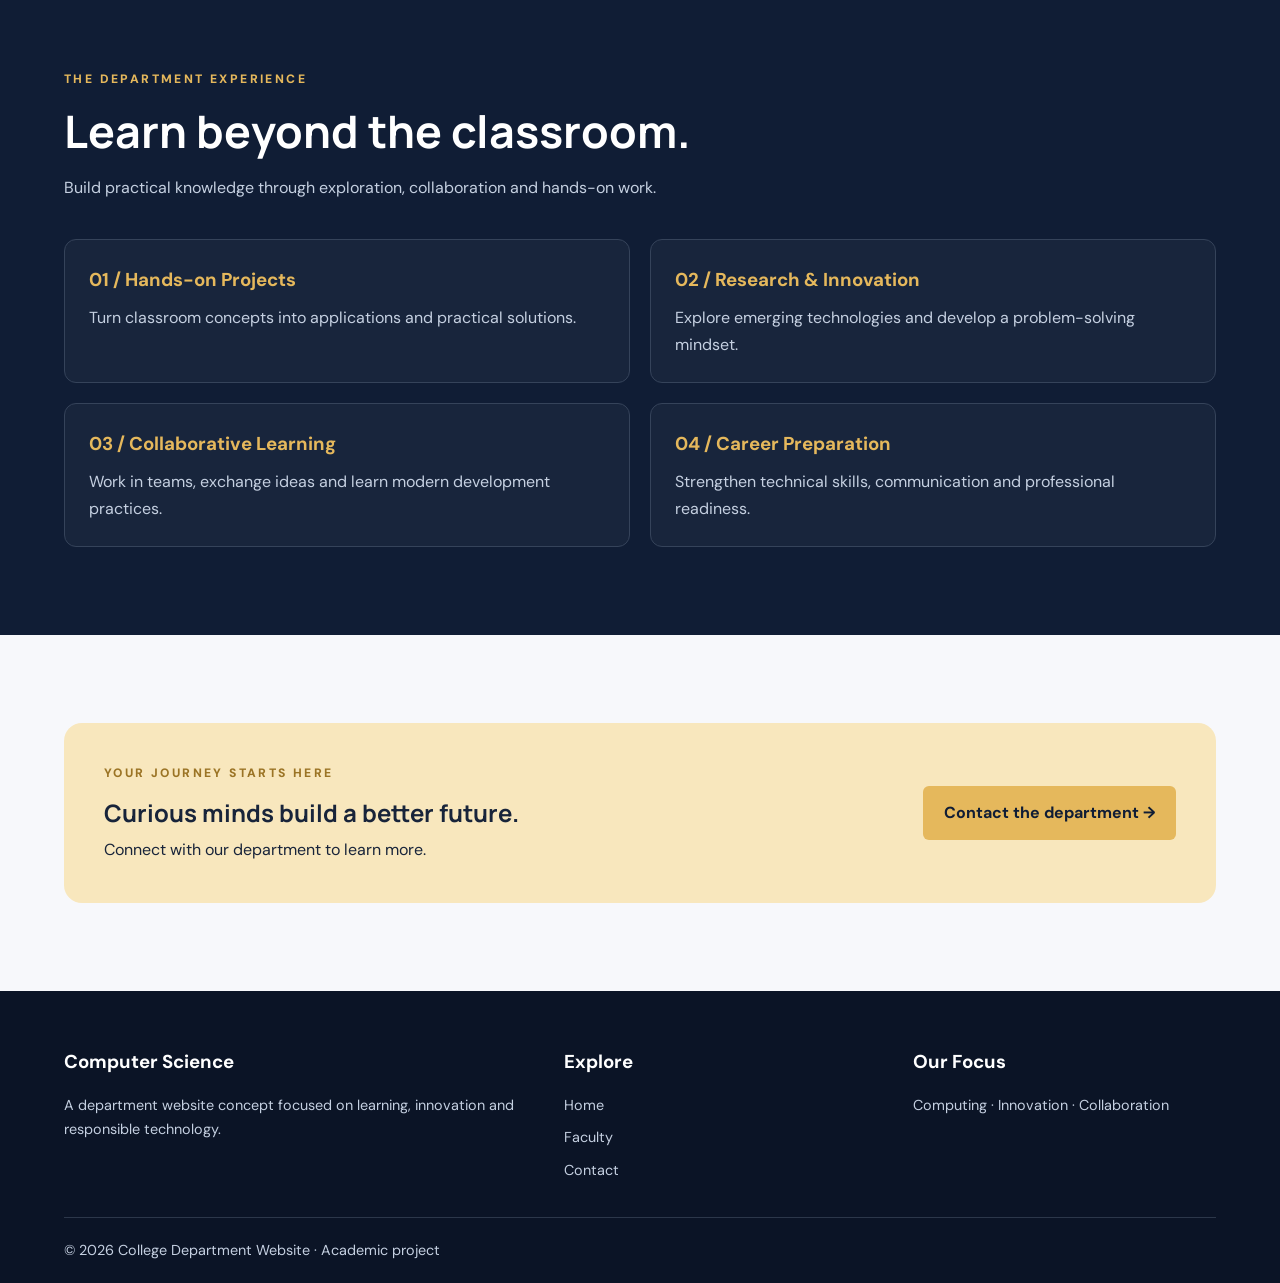
==== commit 71e7fb43: "Enhance home page hero message" ====
--- a/index.html
+++ b/index.html
@@ -29,7 +29,7 @@
         <div class="container hero-grid">
             <div>
                 <p class="eyebrow" style="color:#e5b85c">LEARN · BUILD · LEAD</p>
-                <h1>Shaping the <span>future</span> through technology.</h1>
+                <h1>Engineering a <span>smarter future</span> through technology.</h1>
                 <p class="hero-copy">
                     Discover computer science through innovative learning,
                     practical projects and a community committed to solving
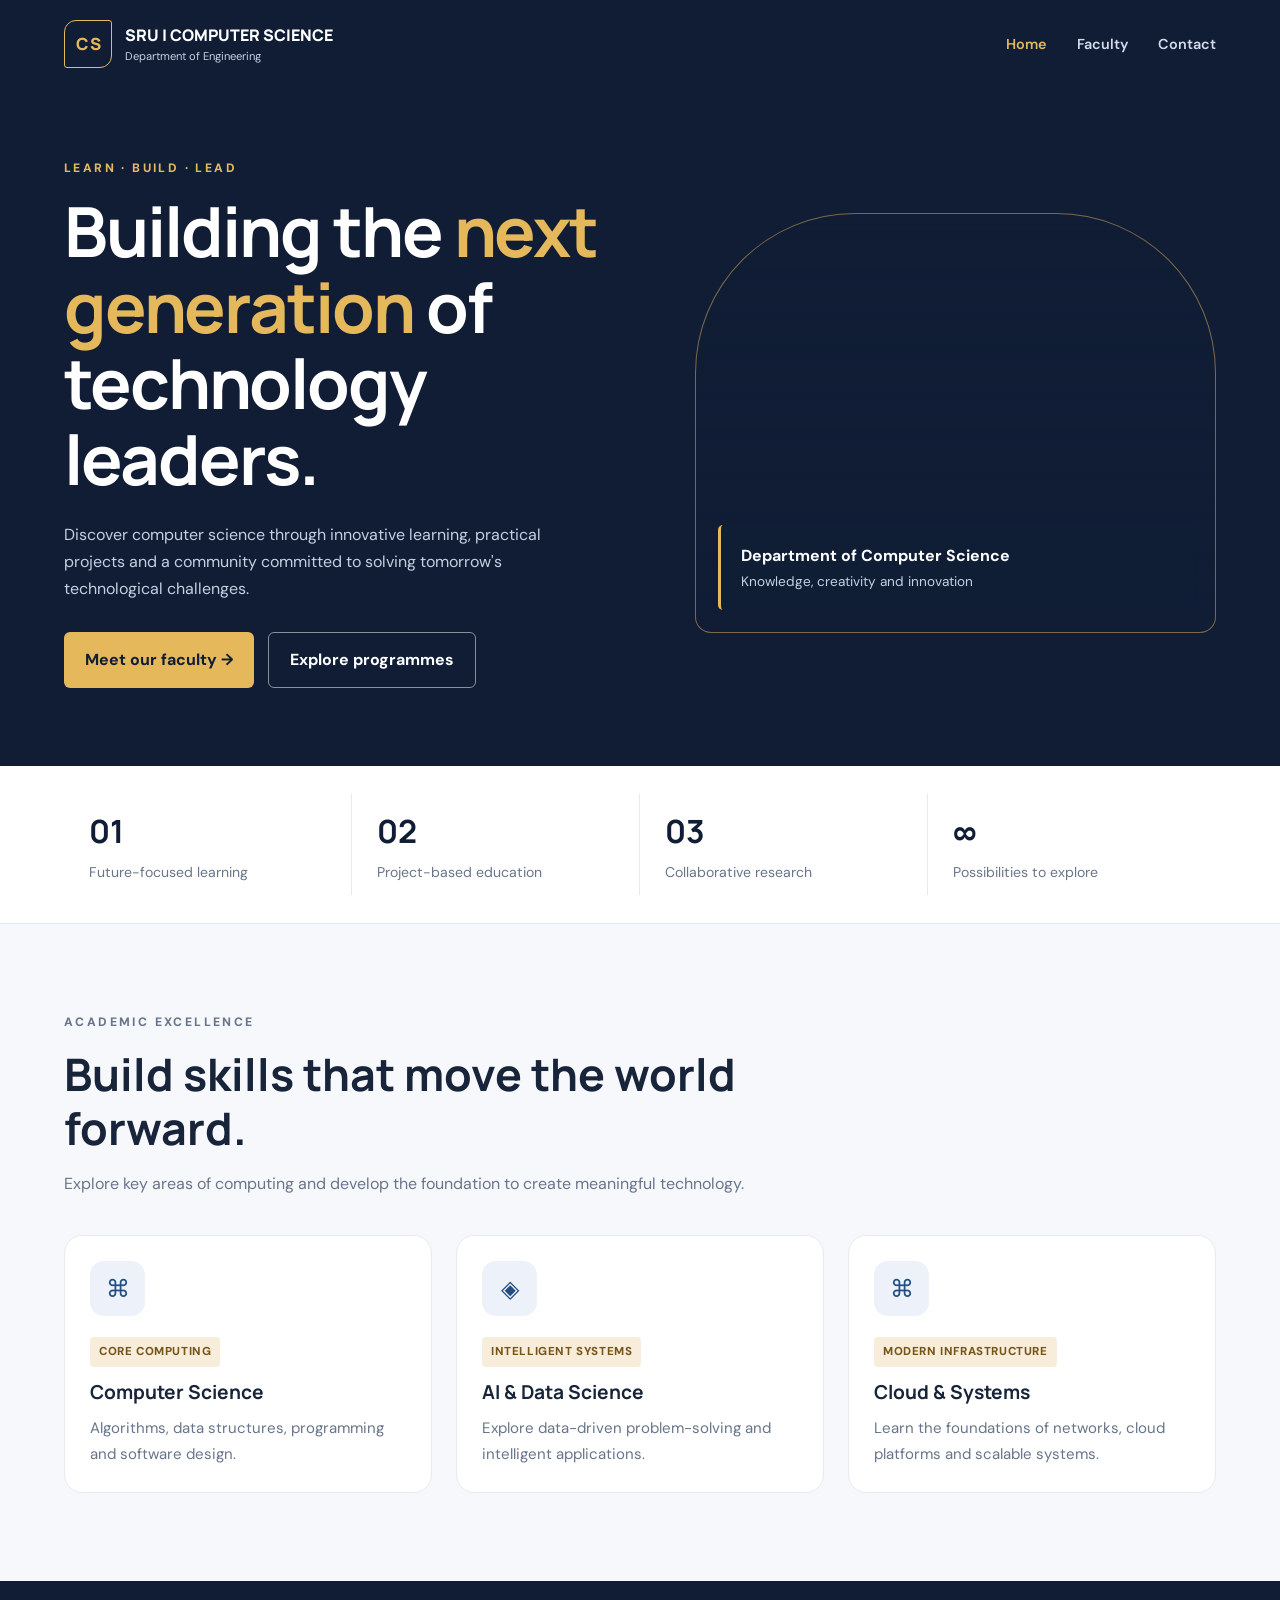
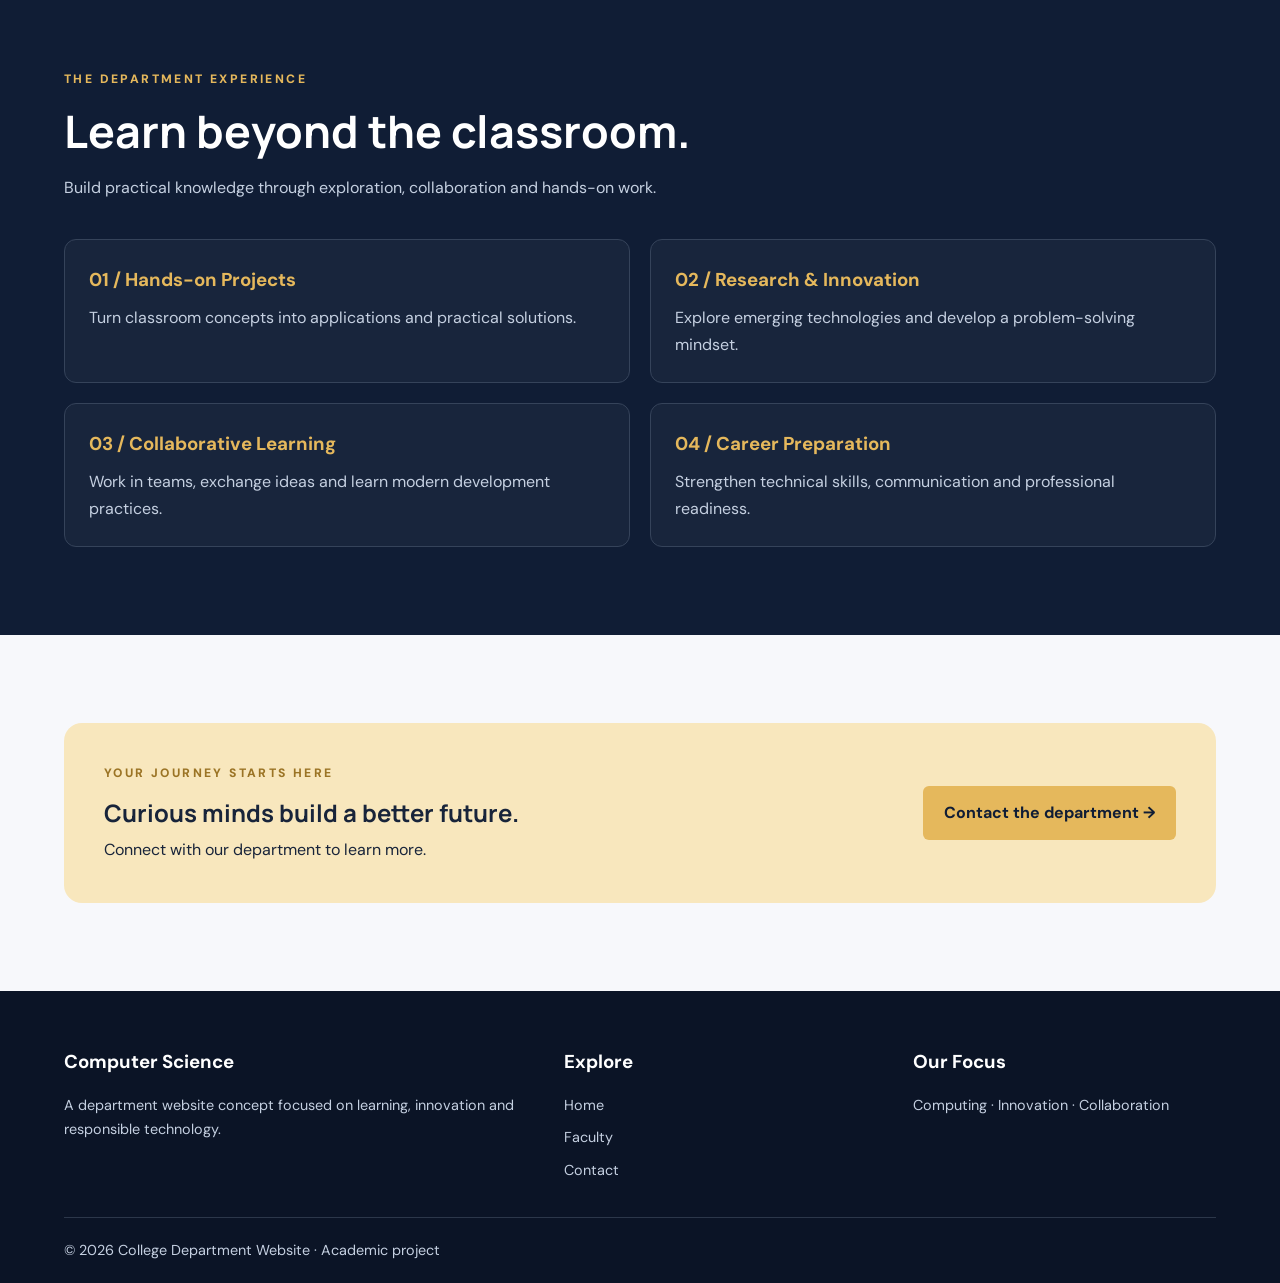
==== commit 86731d86: "Update department hero message" ====
--- a/index.html
+++ b/index.html
@@ -29,7 +29,7 @@
         <div class="container hero-grid">
             <div>
                 <p class="eyebrow" style="color:#e5b85c">LEARN · BUILD · LEAD</p>
-                <h1>Engineering a <span>smarter future</span> through technology.</h1>
+                <h1>Building the <span>next generation</span> of technology leaders.</h1>
                 <p class="hero-copy">
                     Discover computer science through innovative learning,
                     practical projects and a community committed to solving
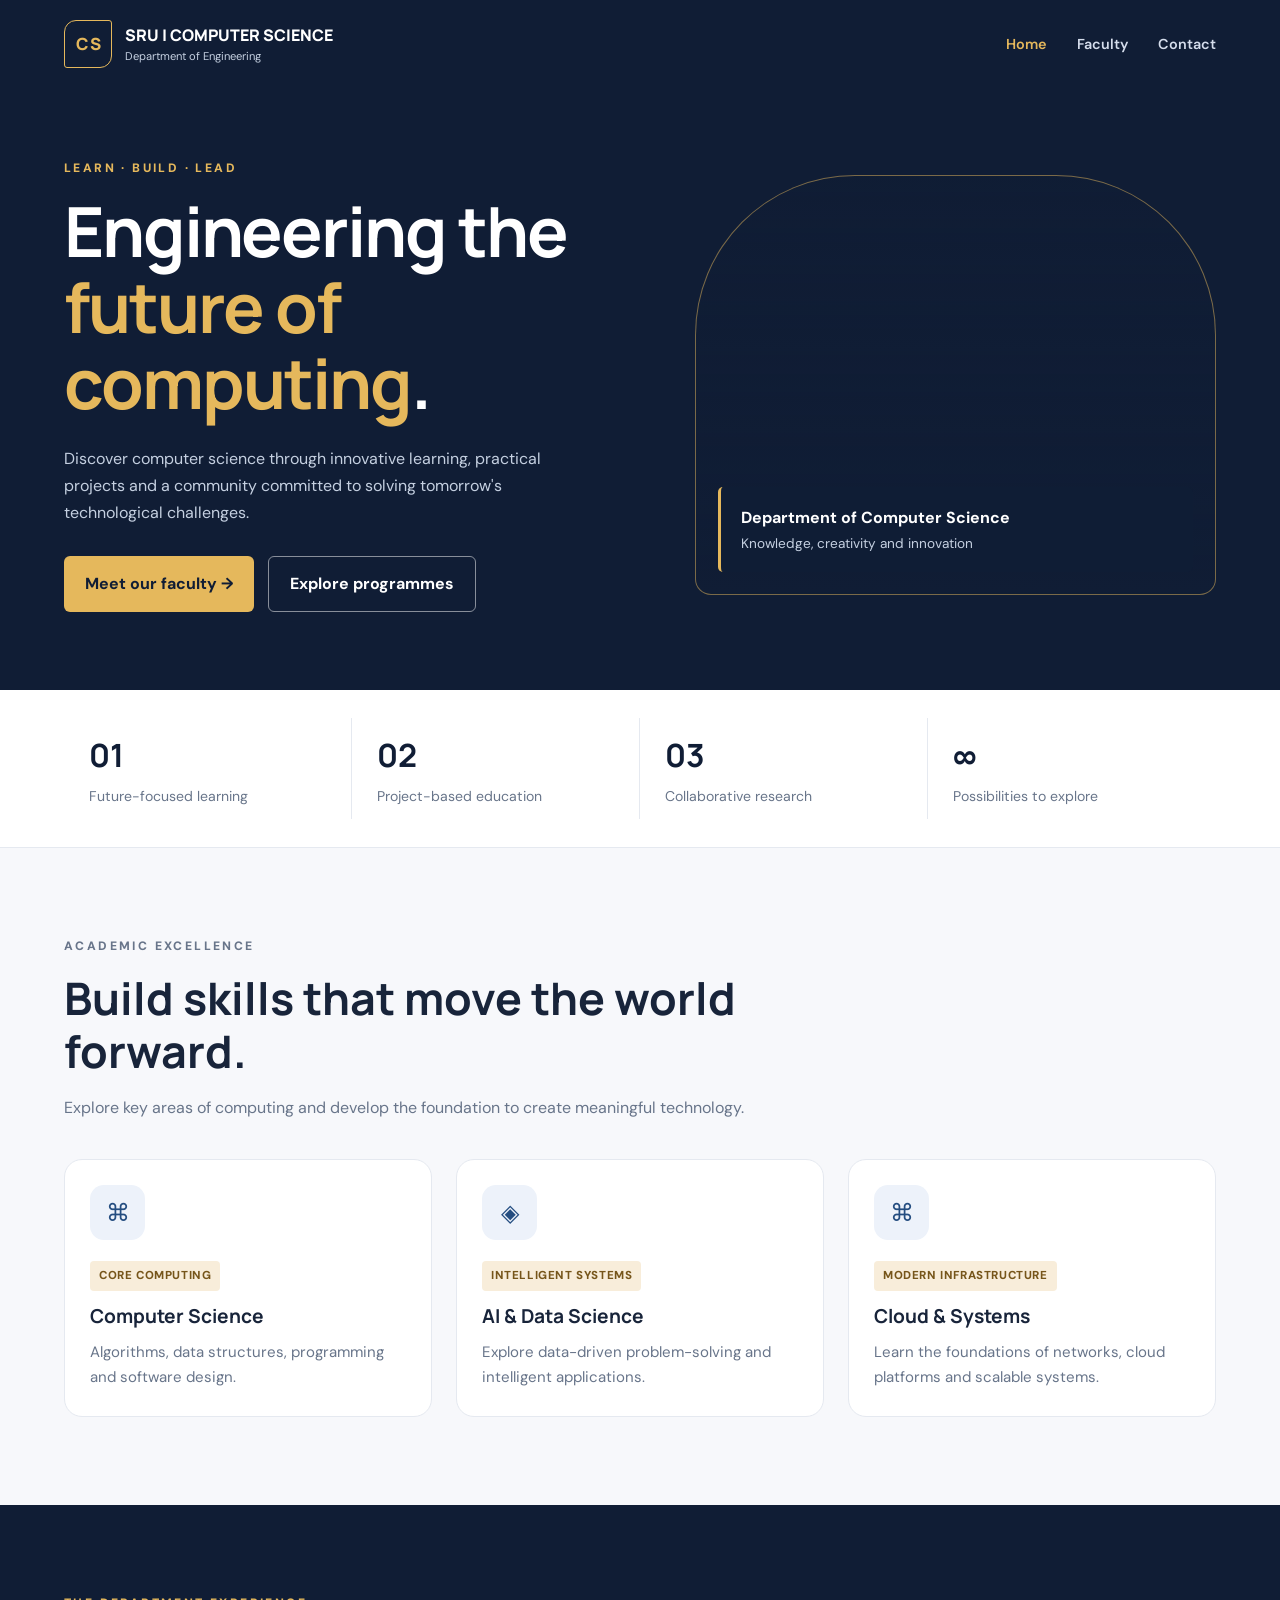
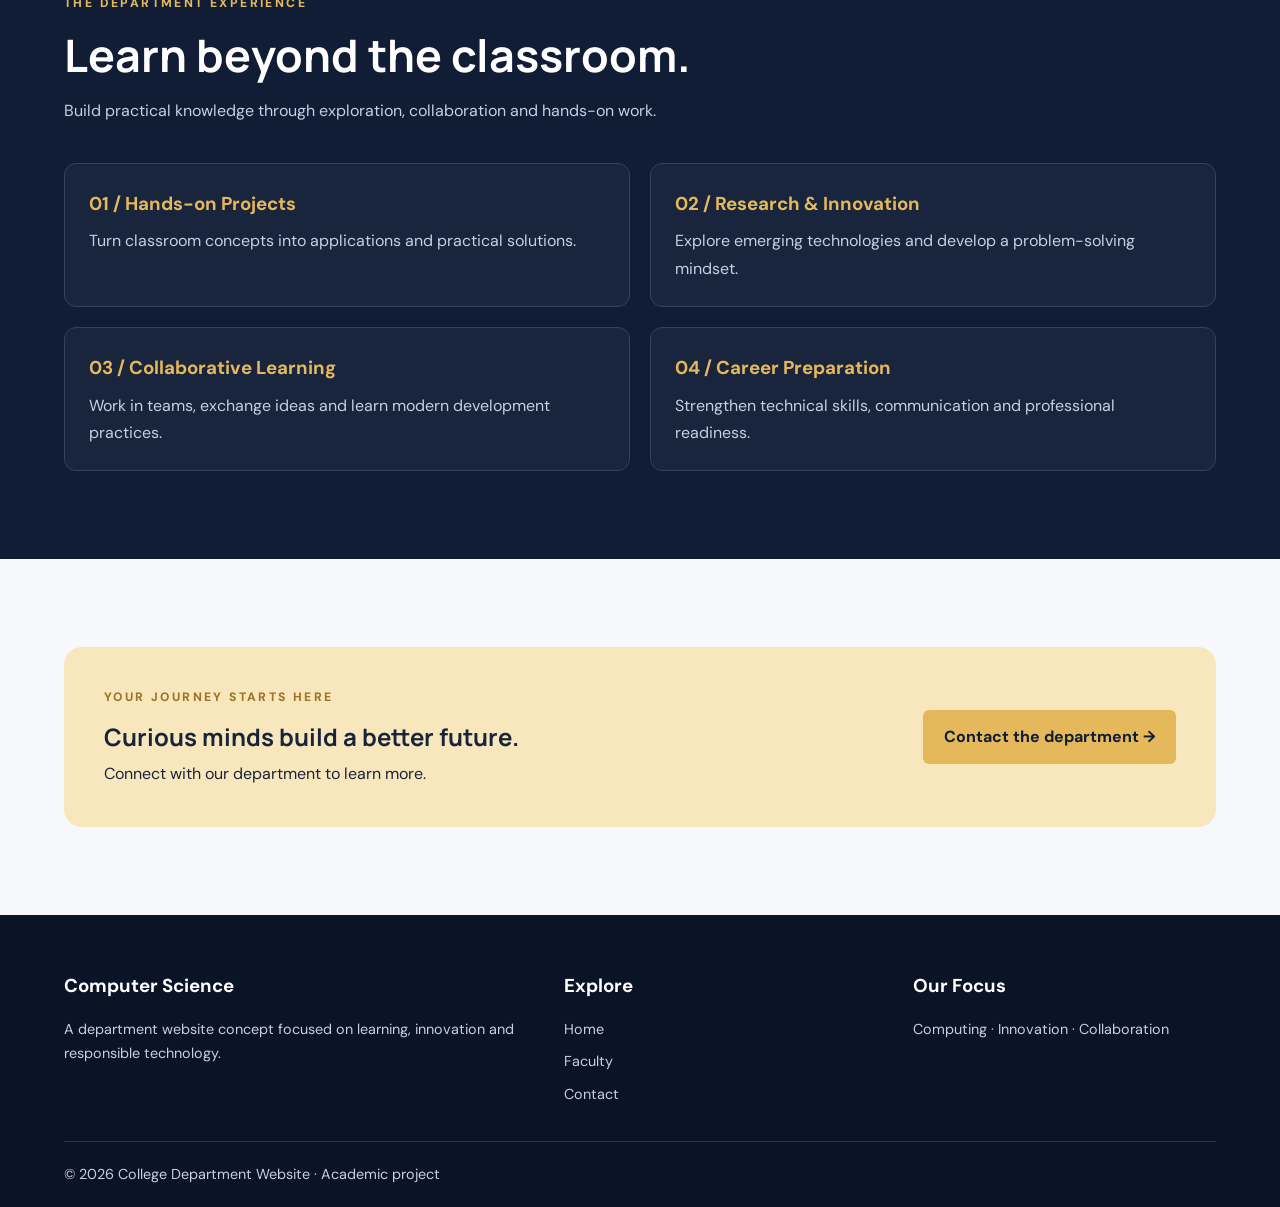
==== commit 47c408dd: "Resolve hero heading conflict and integrate faculty page" ====
--- a/index.html
+++ b/index.html
@@ -29,7 +29,7 @@
         <div class="container hero-grid">
             <div>
                 <p class="eyebrow" style="color:#e5b85c">LEARN · BUILD · LEAD</p>
-                <h1>Building the <span>next generation</span> of technology leaders.</h1>
+               <h1>Engineering the <span>future of computing</span>.</h1>
                 <p class="hero-copy">
                     Discover computer science through innovative learning,
                     practical projects and a community committed to solving
